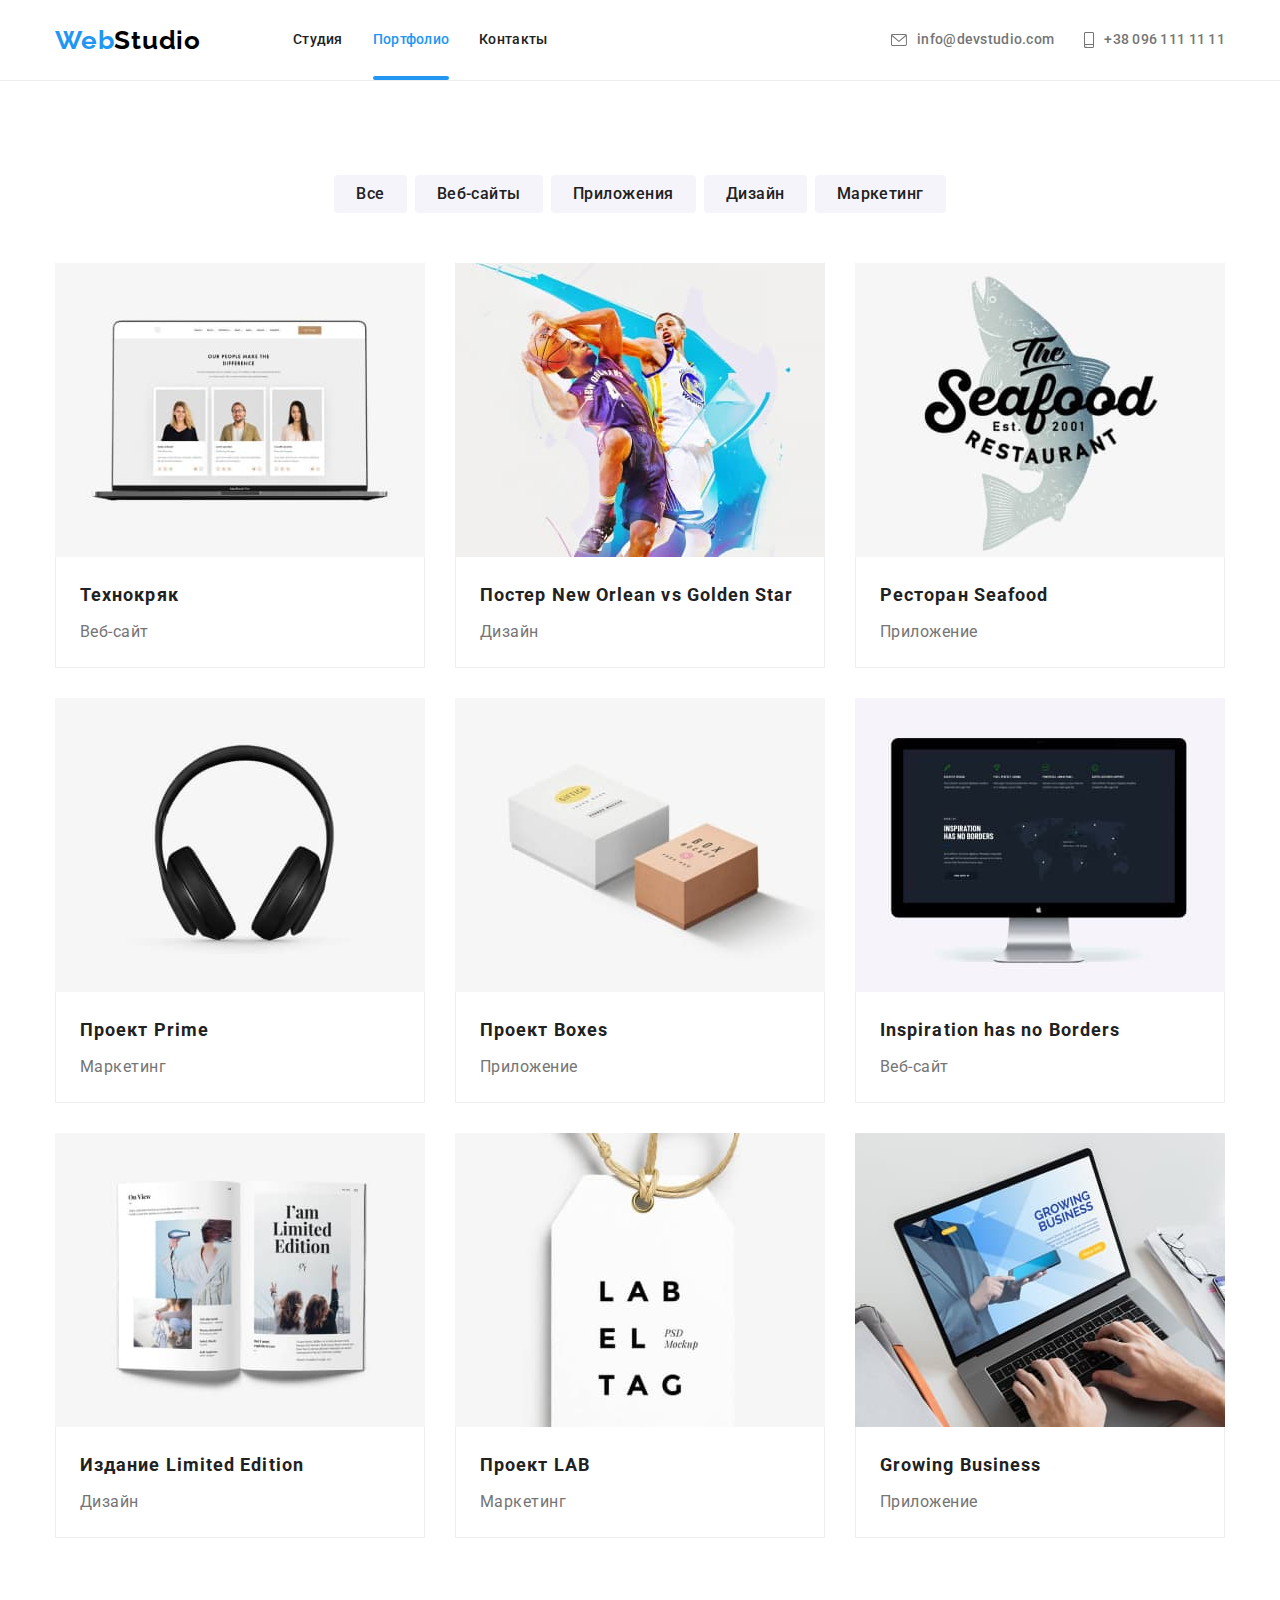
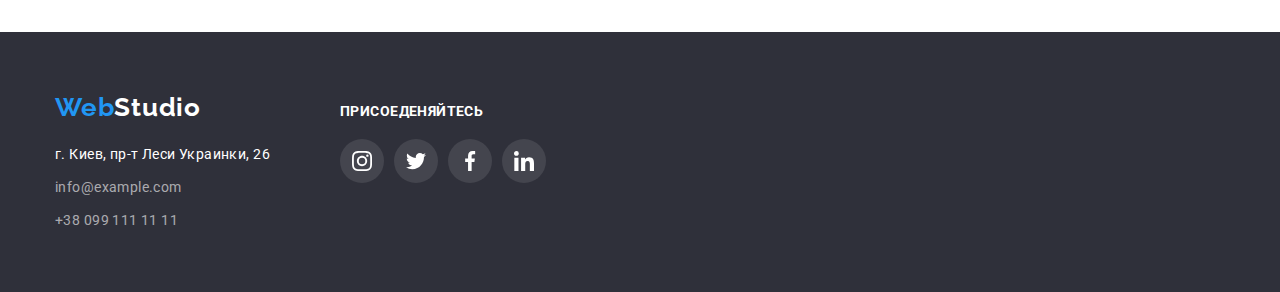
==== portfolio.html @ 2a03e415 "clone rep" ====
<!DOCTYPE html>
<html lang="ru">
  <head>
    <meta charset="utf-8" />
    <meta name="description" content="ЭФЕКТИВНЫЕ РЕШЕНИЯ ДЛЯ ВАШЕГО БИЗНЕСА" />
    <meta name="viewport" content="width=device-width, initial-scale=1.0" />
    <title>Главная</title>
    <link rel="preconnect" href="https://fonts.googleapis.com" />
    <link rel="preconnect" href="https://fonts.gstatic.com" crossorigin />
    <link
      href="https://fonts.googleapis.com/css2?family=Raleway:wght@700&family=Roboto:wght@400;500;700;900&display=swap"
      rel="stylesheet"
    />
    <link rel="stylesheet" href="https://cdnjs.cloudflare.com/ajax/libs/modern-normalize/1.1.0/modern-normalize.min.css">

    <link rel="stylesheet" href="./css/style.css" />
  </head>
  <body>
    <!--Верхняя линия-->
    <header class="header header-portfolio">
      <div class="container header-container">
        <a href="" class="logo"> Web<span class="logo-studio">Studio</span></a>
        <nav class="navigation">
          <ul class="navigation-list">
            <li class="nav-left">
              <a class="navigation-link" href="index.html">Студия</a>
            </li>
            <li class="nav-left">
              <a class="navigation-link active-page" href="portfolio.html">
                Портфолио</a>
            </li>
            <li class="nav-left">
              <a class="navigation-link" href=""> Контакты</a>
            </li>
          </ul>
        </nav>
        <!--Контакты-->
        <ul class="contacts-list">
          <li class="nav-left">
            <a class="mail" href="mailto:info@devstudio.com">
              <svg class="icon-mail" width="16" height="12">
                <use href="./images/symbol-defs.svg#icon-envelope"></use>
              </svg>
              info@devstudio.com
            </a>
          </li>
          <li class="nav-left">
            <a class="tel" href="tel:+380961111111">
              <svg class="icon-smart" width="10" height="16">
                <use href="./images/symbol-defs.svg#icon-smartphone"></use>
              </svg>
              +38 096 111 11 11
            </a>
          </li>
        </ul>
      </div>
    </header>

    <!--Main menu-->
    <main>
      <section class="section">
        <div class="container">
          <h1 class="visuallyhidden">Услуги компании</h1>
          <ul class="filter-list">
            <li class="btn-left">
              <button class="btn-filter" type="button">Все</button>
            </li>
            <li class="btn-left">
              <button class="btn-filter" type="button">Веб-сайты</button>
            </li>
            <li class="btn-left">
              <button class="btn-filter" type="button">Приложения</button>
            </li>
            <li class="btn-left">
              <button class="btn-filter" type="button">Дизайн</button>
            </li>
            <li class="btn-left">
              <button class="btn-filter" type="button">Маркетинг</button>
            </li>
          </ul>
          <ul class="services-list">
            <li class="services-item">
              <a href=""  class="services-link">
                  <div class="image-portfolio">
                    <img  src="images/img1.jpg" alt="People resume on notebook" width="370"/>
                    <div class="overlay">
                      <p class="text-overlay">Технокряк это современная площадка распространения коронавируса. Компании используют эту платформу для цифрового
                        шпионажа и атак на защищённые сервера конкурентов.</p>
                    </div>
                  </div>
                  
                <div class="services-info">
                  <h2 class="head-portfolio">Технокряк</h2>
                  <p class="product">Веб-сайт</p>
                </div>
              </a>
            </li>
            <li class="services-item">
              <a href="" class="services-link">
                <div class="image-portfolio">
                  <img src="images/img2.jpg" alt="Basketball players" width="370" />
                  <div class="overlay">
                    <p class="text-overlay">Технокряк это современная площадка распространения коронавируса. Компании используют эту
                      платформу для цифрового
                      шпионажа и атак на защищённые сервера конкурентов.</p>
                  </div>
                </div>

                  <div class="services-info">
                   <h2 class="head-portfolio" lang="en-ru">
                      Постер New Orlean vs Golden Star
                   </h2>
                   <p class="product">Дизайн</p>
                  </div>  
              </a>
            </li>
            <li class="services-item">
              <a href=""  class="services-link">
                <div class="image-portfolio">
                  <img src="images/img3.jpg" alt="Seafood restaurant logo" width="370"/>
                  <div class="overlay">
                    <p class="text-overlay">Технокряк это современная площадка распространения коронавируса. Компании используют эту
                      платформу для цифрового
                      шпионажа и атак на защищённые сервера конкурентов.</p>
                  </div>
                </div>
                <div class="services-info">
                   <h2 class="head-portfolio" lang="en-ru">Ресторан Seafood</h2>
                   <p class="product">Приложение</p>
                 </div>
              </a>
            </li>
            <li class="services-item">
              <a href="" class="services-link">
                <div class="image-portfolio">
                  <img src="images/img4.jpg" alt="Headphones" width="370" />
                  <div class="overlay">
                    <p class="text-overlay">Технокряк это современная площадка распространения коронавируса. Компании используют эту
                      платформу для цифрового
                      шпионажа и атак на защищённые сервера конкурентов.</p>
                  </div>
                </div>
                  <div class="services-info">
                    <h2 class="head-portfolio" lang="en-ru">Проект Prime</h2>
                    <p class="product">Маркетинг</p>
                  </div>
              </a>
            </li>
            <li class="services-item">
              <a href=""  class="services-link">
                <div class="image-portfolio">
                  <img src="images/img5.jpg" alt="Boxes" width="370" />
                  <div class="overlay">
                    <p class="text-overlay">Технокряк это современная площадка распространения коронавируса. Компании используют эту
                      платформу для цифрового
                      шпионажа и атак на защищённые сервера конкурентов.</p>
                  </div>
                </div>
                  <div class="services-info">
                    <h2 class="head-portfolio" lang="en-ru">Проект Boxes</h2>
                    <p class="product">Приложение</p>
                  </div>
              </a>
            </li>
            <li class="services-item">
              <a href=""  class="services-link">
                <div class="image-portfolio">
                  <img src="images/img6.jpg" alt="Computer monitor" width="370" />
                  <div class="overlay">
                    <p class="text-overlay">Технокряк это современная площадка распространения коронавируса. Компании используют эту
                      платформу для цифрового
                      шпионажа и атак на защищённые сервера конкурентов.</p>
                  </div>
                </div>
                  <div class="services-info">
                    <h2 class="head-portfolio" lang="en">
                      Inspiration has no Borders
                    </h2>
                    <p class="product">Веб-сайт</p>
                  </div>
              </a>
            </li>
            <li class="services-item">
              <a href=""  class="services-link">
                <div class="image-portfolio">
                  <img src="images/img7.jpg" alt="Magazine" width="370" />
                  <div class="overlay">
                    <p class="text-overlay">Технокряк это современная площадка распространения коронавируса. Компании используют эту
                      платформу для цифрового
                      шпионажа и атак на защищённые сервера конкурентов.</p>
                  </div>
                </div>
                  <div class="services-info">
                    <h2 class="head-portfolio" lang="en-ru">
                      Издание Limited Edition
                    </h2>
                    <p class="product">Дизайн</p>
                  </div>
              </a>
            </li>
            <li class="services-item">
              <a href=""  class="services-link">
                <div class="image-portfolio">
                  <img src="images/img8.jpg" alt="Tag" width="370" />
                  <div class="overlay">
                    <p class="text-overlay">Технокряк это современная площадка распространения коронавируса. Компании используют эту
                      платформу для цифрового
                      шпионажа и атак на защищённые сервера конкурентов.</p>
                  </div>
                </div>
                <div class="services-info">
                   <h2 class="head-portfolio" lang="en-ru">Проект LAB</h2>
                   <p class="product">Маркетинг</p>
                 </div>
              </a>
            </li>
            <li class="services-item">
              <a href="" class="services-link">
                <div class="image-portfolio">
                  <img src="images/img9.jpg" alt="Notebook" width="370" />
                  <div class="overlay">
                    <p class="text-overlay">Технокряк это современная площадка распространения коронавируса. Компании используют эту
                      платформу для цифрового
                      шпионажа и атак на защищённые сервера конкурентов.</p>
                  </div>
                </div>
                  <div class="services-info">
                    <h2 class="head-portfolio" lang="en">Growing Business</h2>
                    <p class="product">Приложение</p>
                  </div>
              </a>
            </li>
          </ul>
        </div>
      </section>
    </main>

    <!--Подвал-->

      <footer class="foot">
        <div class="container">
          <div class="container-foot">
            <div>
              <a href="" class="logo-foot">Web<span class="logo-studio-foot">Studio</span></a>
              <address class="foot-adress">
                <ul class="address-list">
                  <li class="address-item">
                    <a class="foot-address-item"
                      href="https://www.google.com/maps/place/%D0%B1%D1%83%D0%BB.+%D0%9B%D0%B5%D1%81%D0%B8+%D0%A3%D0%BA%D1%80%D0%B0%D0%B8%D0%BD%D0%BA%D0%B8,+26,+%D0%9A%D0%B8%D0%B5%D0%B2,+02000/@50.4265807,30.5361971,17z/data=!3m1!4b1!4m5!3m4!1s0x40d4cf0e033ecbe9:0x57a4dffefec77da0!8m2!3d50.4265807!4d30.5383858">г.
                      Киев, пр-т Леси Украинки, 26</a>
                  </li>
                  <li class="mail-item">
                    <a class="foot-contacts" href="mailto:info@example.com">info@example.com</a>
                  </li>
                  <li class="tel-item">
                    <a class="foot-contacts" href="tel:+380991111111">+38 099 111 11 11</a>
                  </li>
                </ul>
              </address>
            </div>
            <div class="social">
              <h3 class="head-social">Присоеденяйтесь</h3>
              <ul class="social-list">
                <li class="social-item">
                  <a href="https://www.instagram.com/" class="button-social button-social-active">
                    <svg class="social-icon">
                      <use href="./images/symbol-defs.svg#icon-instagram"></use>
                    </svg>
                  </a>
                </li>
                <li class="social-item">
                  <a href="https://twitter.com/" class="button-social button-social-active">
                    <svg class="social-icon">
                      <use href="./images/symbol-defs.svg#icon-twitter"></use>
                    </svg>
                  </a>
                </li>
                <li class="social-item">
                  <a href="https://www.facebook.com/" class="button-social button-social-active">
                    <svg class="social-icon">
                      <use href="./images/symbol-defs.svg#icon-facebook"></use>
                    </svg>
                  </a>
                </li>
                <li class="social-item">
                  <a href=https://www.linkedin.com/" class="button-social button-social-active">
                    <svg class="social-icon">
                      <use href="./images/symbol-defs.svg#icon-linkedin"></use>
                    </svg>
                  </a>
                </li>
              </ul>
            </div>
          </div>
        </div>
      </footer>
      </body>
</html>
---- css/style.css ----
:root {
  --color-background-body: #ffffff;
  --color-text-hover-focus: #2196f3;
  --color-btn-hover-focus: #757575;
  --color-logo: #2196f3;
  --color-logo-studio: #000000;
  --color-logo-studio-foot: #ffffff;
  --color-background-main: #c4c4c4;
  --text-color-par: #757575;
  --color-backround-footer: #2f303a;
  --color-background-team: #f5f4fa;
  --color-backgroung-btn: #2196f3;
  --color-background-header: #ffffff;
  --color-link-active: #757575;
  --color-team-position: #757575;
  --text-color-link: #212121;
  --text-color-contacts: #757575;
  --text-color-main: #ffffff;
  --text-color-button: #ffffff;
  --text-color-foot-address: #ffffff;
  --text-color-foot-contacts: rgba(255, 255, 255, 0.6);
  --text-filter: #212121;
  --bakground-btn-filter: #f5f4fa;
  --text-portfolio-product: #757575;
  --backgroun-color-services: #ffffff;
  --color-background-icon: #f5f4fa;
}
html {
  box-sizing: border-box;
}

h1,
h2,
h3,
p {
  margin: 0;
}
ul {
  margin: 0;
  padding: 0;
  list-style-type: none;
}
img {
  display: block;
  max-width: 100%;
  height: auto;
}

body {
  font-family: roboto, sans-serif;
  background-color: var(--color-background-body);
}
.container {
  width: 1200px;
  margin: 0 auto;
  padding: 0 15px;
}
.header-container {
  display: flex;
  align-items: center;
}
.header {
  background-color: var(--color-background-header);
}

/* WebStudio */
.logo {
  text-decoration: none;
  margin: 0;
  padding: 0;
  width: 145px;
  font-family: Raleway;
  font-weight: 700;
  font-size: 26px;
  line-height: 1.19;
  letter-spacing: 0.03em;
  color: var(--color-logo);
}
.logo-studio {
  color: var(--color-logo-studio);
}

/* Navigation*/
.navigation {
  margin: 0 0 0 93px;
  padding-top: 0;
}
.navigation-list {
  display: flex;
}
.contacts-list {
  margin-left: auto;
  display: flex;
}
.navigation-link {
  text-decoration: none;
  font-weight: 500;
  font-size: 14px;
  line-height: 1.14;
  letter-spacing: 0.02em;
  color: var(--text-color-link);
  display: block;
  transition: color 250ms cubic-bezier(0.4, 0, 0.2, 1);
}
.nav-left {
  position: relative;
  padding: 32px 0;
}
.nav-left + .nav-left {
  margin-left: 30px;
}

.active-page {
  position: relative;
  color: var(--color-text-hover-focus);
}

.active-page::after {
  content: "";
  position: absolute;
  border-bottom: 4px solid var(--color-backgroung-btn);
  border-radius: 2px;
  width: 100%;
  bottom: -32px;
  left: 0;
}

.navigation-link:hover,
.navigation-link:focus {
  color: var(--color-text-hover-focus);
}
.navigation-link:active {
  color: var(--color-link-active);
}
.mail {
  display: flex;
  align-items: center;
  text-decoration: none;
  font-weight: 500;
  font-size: 14px;
  line-height: 1.14;
  letter-spacing: 0.02em;
  color: var(--text-color-contacts);
  transition: color 250ms cubic-bezier(0.4, 0, 0.2, 1);
}

.mail:focus,
.mail:hover,
.icon-mail:hover,
.icon-mail:focus {
  color: var(--color-text-hover-focus);
  fill: currentColor;
}

.icon-mail {
  width: 16px;
  height: 12px;
  margin-right: 10px;
  fill: currentColor;
}

.tel {
  display: flex;
  align-items: center;
  text-decoration: none;
  font-weight: 500;
  font-size: 14px;
  line-height: 1.14;
  letter-spacing: 0.02em;
  color: var(--text-color-contacts);
  transition: color 250ms cubic-bezier(0.4, 0, 0.2, 1);
}
.tel:focus,
.tel:hover,
.icon-smart:hover,
.icon-smart:focus {
  color: var(--color-text-hover-focus);
  fill: currentColor;
}
.icon-smart {
  width: 10px;
  height: 16px;
  margin-right: 10px;
  fill: currentColor;
}

/*Main Head*/
.main-section {
  background-color: var(--color-background-main);
  text-align: center;
  padding: 200px 0;
  margin: 0 auto;
  max-width: 1600px;
  background-image: linear-gradient(
      rgba(47, 48, 58, 0.4),
      rgba(47, 48, 58, 0.4)
    ),
    url(../images/bg.jpg);
  background-position: center;
  background-repeat: no-repeat;
  background-size: cover;
}

.main-head {
  font-weight: 900;
  font-size: 44px;
  line-height: 1.36;
  letter-spacing: 0.06em;
  color: var(--text-color-main);
  background-color: inherit;

  text-transform: uppercase;
}

.btn {
  align-items: center;
  text-align: center;
  letter-spacing: 0.06em;
  font-family: Roboto, sans-serif;
  font-weight: 700;
  font-size: 16px;
  line-height: 1.87;
  cursor: pointer;
  margin-top: 30px;
  padding: 10px 32px;
  box-shadow: 0px 4px 4px rgba(0, 0, 0, 0.15);
  border-radius: 4px;
  border: none;
  color: var(--text-color-button);
  background-color: var(--color-backgroung-btn);
}
.btn:active {
  color: var(--color-link-active);
}

.backdrop {
  position: absolute;
  top: 0;
  left: 0;
  width: 100%;
  height: 100%;
  background-color: rgba(0, 0, 0, 0.2);
  visibility: visible;
  display: flex;
  align-items: center;
  justify-content: center;

  transition: opacity 250ms cubic-bezier(0.4, 0, 0.2, 1);
}
.is-hidden {
  visibility: hidden;
  opacity: 0;
  pointer-events: none;
}

.modal {
  position: fixed;
  transition-duration: 250ms;
  opacity: 1;
  width: 528px;
  height: 581px;
  background-color: var(--backgroun-color-services);
  box-shadow: 0px 1px 3px rgba(0, 0, 0, 0.12), 0px 1px 1px rgba(0, 0, 0, 0.14),
    0px 2px 1px rgba(0, 0, 0, 0.2);
  border-radius: 4px;
  z-index: 999;
}
.close {
  display: flex;
  justify-content: center;
  align-items: center;
  position: absolute;
  border-radius: 50%;
  padding: 0;
  margin: 0;
  cursor: pointer;
  top: 8px;
  right: 8px;
  border: 1px solid rgba(0, 0, 0, 0.1);
  width: 30px;
  height: 30px;
  background-color: inherit;
}

.close-icon {
  display: block;
  width: 100%;
}
/*ADVANTAGE*/

.visuallyhidden {
  position: absolute;
  width: 1px;
  height: 1px;
  margin: -1px;
  border: 0;
  padding: 0;
  clip: rect(0 0 0 0);
  overflow: hidden;
}
.section {
  padding: 94px 0;
}
.advantage-list {
  display: flex;
}

.advantage-item {
  width: 270px;
}
.advantage-item + .advantage-item {
  margin-left: 30px;
}

.advantage-head {
  margin-top: 30px;
  font-weight: 700;
  font-size: 14px;
  line-height: calc(16 / 14);
  letter-spacing: 0.03em;
  text-transform: uppercase;
}
.par {
  margin-top: 10px;
  margin-bottom: 0;
  font-size: 14px;
  line-height: 1.71;
  letter-spacing: 0.03em;
  color: var(--text-color-par);
}
.advantage-icon {
  display: flex;
  justify-content: center;
  align-items: center;
  border-radius: 4px;
  height: 120px;
  background-color: var(--color-background-icon);
}

/*ACTIVITY*/
.spec {
  padding-top: 0;
}

.spec-head {
  font-weight: 700;
  font-size: 36px;
  line-height: 1.17;
  text-align: center;
  letter-spacing: 0.03em;
}

.spec-list {
  margin-top: 50px;
  display: flex;
}
.spec-item {
  position: relative;
}
.info {
  display: flex;
  justify-content: center;
  align-items: center;
  position: absolute;
  bottom: 0;
  height: 70px;
  width: 100%;
  font-weight: 700;
  font-size: 14px;
  line-height: calc(14 / 16);
  text-align: center;
  letter-spacing: 0.03em;
  text-transform: uppercase;
  color: #ffffff;
  background-color: rgba(47, 48, 58, 0.8);
}
.spec-item + .spec-item {
  margin-left: 30px;
}

/*OUR TEAM*/
.team {
  background-color: var(--color-background-team);
}
.team-list {
  margin-top: 50px;
  display: flex;
}
.team-name {
  font-weight: 500;
  font-size: 16px;
  line-height: 1.19;
  text-align: center;
  letter-spacing: 0.03em;
}
.team-position {
  font-size: 16px;
  line-height: 1.19;
  text-align: center;
  margin-top: 10px;
  margin-bottom: 0;
  letter-spacing: 0.03em;
  color: var(--color-team-position);
}
.team-info {
  padding: 30px 0;
}
.item-list {
  width: 270px;
  border-radius: 0px 0px 4px 4px;
  box-shadow: 0px 1px 3px rgba(0, 0, 0, 0.12), 0px 1px 1px rgba(0, 0, 0, 0.14),
    0px 2px 1px rgba(0, 0, 0, 0.2);
  background-color: var(--text-color-main);
}
.item-list + .item-list {
  margin-left: 30px;
}
.icon-container {
  margin: 0;
  padding: 0;
  width: 206px;
}
.icon-list {
  display: flex;
  justify-content: center;
  align-items: center;
  margin-top: 16px;
}

.button-icon {
  display: flex;
  justify-content: center;
  align-items: center;
  cursor: pointer;
  width: 100%;
  height: 100%;
  border-radius: 50%;
  background-color: var(--text-color-main);
  transition-property: background-color;
  transition-duration: 250ms;
  transition-timing-function: cubic-bezier(0.4, 0, 0.2, 1);
}

.svg-icon {
  width: 20px;
  height: 20px;
  fill: #afb1b8;
  transition-property: fill;
  transition-duration: 250ms;
  transition-timing-function: cubic-bezier(0.4, 0, 0.2, 1);
}

.button-icon:focus,
.button-icon:hover {
  background-color: var(--color-text-hover-focus);
}

.button-icon:focus .svg-icon {
  fill: var(--text-color-button);
}
.button-icon:hover .svg-icon {
  fill: var(--text-color-button);
}
.icon-item {
  width: 44px;
  height: 44px;
}

.icon-item + .icon-item {
  margin-left: 10px;
}

/* Клиенты*/
.client-list {
  display: flex;
  margin-top: 50px;
}

.client-item {
  width: 170px;
  height: 92px;
}
.client-link {
  display: flex;
  justify-content: center;
  align-items: center;
  color: #afb1b8;
  width: 100%;
  height: 100%;
  border: solid 1px #afb1b8;
  border-radius: 4px;

  transition-property: color, border-color;
  transition-duration: 250ms;
  transition-timing-function: cubic-bezier(0.4, 0, 0.2, 1);
}

.svg-client {
  fill: currentColor;
}
.client-link:focus,
.client-link:hover {
  color: var(--color-text-hover-focus);
  border-color: var(--color-text-hover-focus);
}
.client-item + .client-item {
  margin-left: 30px;
}

/*FOOTER*/

.foot {
  background-color: var(--color-backround-footer);
  margin-top: 0;
  padding: 60px 0;
}
.address-list {
  list-style-type: none;
  margin: 0;
  padding: 0;
}
/* WebStudio footer*/
.logo-foot {
  text-decoration: none;
  font-family: Raleway, sans-serif;
  font-weight: 700;
  font-size: 26px;
  line-height: 1.19;
  letter-spacing: 0.03em;
  color: var(--color-logo);
}
.logo-studio-foot {
  color: var(--color-logo-studio-foot);
}
.foot-adress {
  font-family: Roboto, sans-serif;
  font-style: normal;
  font-size: 14px;
  line-height: 1.71;
  letter-spacing: 0.03em;
  margin-top: 20px;

  transition: color 250ms cubic-bezier(0.4, 0, 0.2, 1);
}
.foot-address-item {
  text-decoration: none;
  color: var(--text-color-foot-address);

  transition: color 250ms cubic-bezier(0.4, 0, 0.2, 1);
}
.foot-address-item:focus,
.foot-address-item:hover {
  color: var(--color-text-hover-focus);
}

.foot-address:hover,
.foot-address:focus {
  color: var(--color-text-hover-focus);
}

.foot-contacts {
  text-decoration: none;
  color: var(--text-color-foot-contacts);

  transition: color 250ms cubic-bezier(0.4, 0, 0.2, 1);
}
.foot-contacts:hover,
.foot-contacts:focus {
  color: var(--color-text-hover-focus);
}

.mail-item {
  margin-top: 9px;
}
.tel-item {
  margin-top: 9px;
}

.head-social {
  font-weight: 700;
  font-size: 14px;
  line-height: 16px;
  letter-spacing: 0.03em;
  text-transform: uppercase;
  color: #ffffff;
}

.icon-container {
  margin: 0;
  padding: 0;
  width: 206px;
}
.social {
  width: 206px;
  margin-left: 70px;
}
.button-social {
  display: flex;
  justify-content: center;
  align-items: center;
  cursor: pointer;
  width: 44px;
  height: 44px;
  border-radius: 50%;
  background-color: rgba(255, 255, 255, 0.1);

  transition: background-color 250ms cubic-bezier(0.4, 0, 0.2, 1);
}

.social-list {
  display: flex;
  justify-content: center;
  padding: 0;
  margin-top: 20px;
}

.button-social:focus,
.button-social:hover {
  background-color: var(--color-text-hover-focus);
}

.social-item + .social-item {
  margin-left: 10px;
}
.social-icon {
  width: 20px;
  height: 20px;
  fill: var(--text-color-foot-address);
}
.container-foot {
  display: flex;
  align-items: baseline;
}
/*Page portfolio*/

.header-portfolio {
  border-bottom: 1px solid #ececec;
}
.btn-filter {
  border: none;
  padding: 6px 22px;
  font-family: Roboto, sans-serif;
  font-weight: 500;
  font-size: 16px;
  line-height: calc(26 / 16);
  letter-spacing: 0.03em;
  color: var(--text-filter);
  cursor: pointer;
  background-color: var(--bakground-btn-filter);
  border-radius: 4px;

  transition: color 250ms cubic-bezier(0.4, 0, 0.2, 1),
    background-color 250ms cubic-bezier(0.4, 0, 0.2, 1),
    box-shadow 250ms cubic-bezier(0.4, 0, 0.2, 1);
}

.btn-left + .btn-left {
  margin-left: 8px;
}

.btn-filter:focus,
.btn-filter:hover {
  box-shadow: 0px 3px 1px rgba(0, 0, 0, 0.1), 0px 1px 2px rgba(0, 0, 0, 0.08),
    0px 2px 2px rgba(0, 0, 0, 0.12);
  color: var(--text-color-button);
  background-color: var(--color-backgroung-btn);
}

.filter-list {
  margin-bottom: 50px;
  display: flex;
  justify-content: center;
}
.services-list {
  display: flex;
  flex-wrap: wrap;
}

.services-item {
  margin-left: 30px;
  width: 370px;
  background-color: var(--backgroun-color-services);

  transition: box-shadow 250ms cubic-bezier(0.4, 0, 0.2, 1);
}
.services-link {
  display: block;
  text-decoration: none;
  width: 100%;
  height: 100%;
  cursor: pointer;

  transition: box-shadow 250ms cubic-bezier(0.4, 0, 0.2, 1);
}

.services-item:hover,
.services-item:focus {
  box-shadow: 0px 1px 1px rgba(0, 0, 0, 0.12), 0px 4px 4px rgba(0, 0, 0, 0.06),
    1px 4px 6px rgba(0, 0, 0, 0.16);
}

.services-link:hover .overlay {
  transform: translateY(-300px);
}
.services-link:focus .overlay {
  transform: translateY(-300px);
}
.services-link:focus {
  box-shadow: 0px 1px 1px rgba(0, 0, 0, 0.12), 0px 4px 4px rgba(0, 0, 0, 0.06),
    1px 4px 6px rgba(0, 0, 0, 0.16);
}

.services-item:nth-child(3n + 1) {
  margin-left: 0;
}
.services-item:nth-child(n + 4) {
  margin-top: 30px;
}

.title {
  width: 322px;
  margin: auto;
}
.head-portfolio {
  font-weight: 700;
  font-size: 18px;
  line-height: 2;
  letter-spacing: 0.06em;
  color: var(--text-color-link);
}
.product {
  margin-top: 4px;
  font-size: 16px;
  line-height: 1.87;
  letter-spacing: 0.03em;
  color: var(--text-portfolio-product);
}
.services-info {
  padding: 20px 24px;
  border-left: 1px solid #eeeeee;
  border-right: 1px solid #eeeeee;
  border-bottom: 1px solid #eeeeee;
}

.image-portfolio {
  position: relative;
  overflow: hidden;
}
.overlay {
  position: absolute;
  top: 300px;
  left: 0;
  width: 100%;
  height: 100%;
  background-color: rgba(33, 150, 243, 0.9);

  transition-property: transform;
  transition-duration: 250ms;
  transition-timing-function: cubic-bezier(0.4, 0, 0.2, 1);
}

.text-overlay {
  font-size: 18px;
  line-height: 1.56;
  letter-spacing: 0.03em;
  padding: 63px 24px;
  color: #ffffff;
}
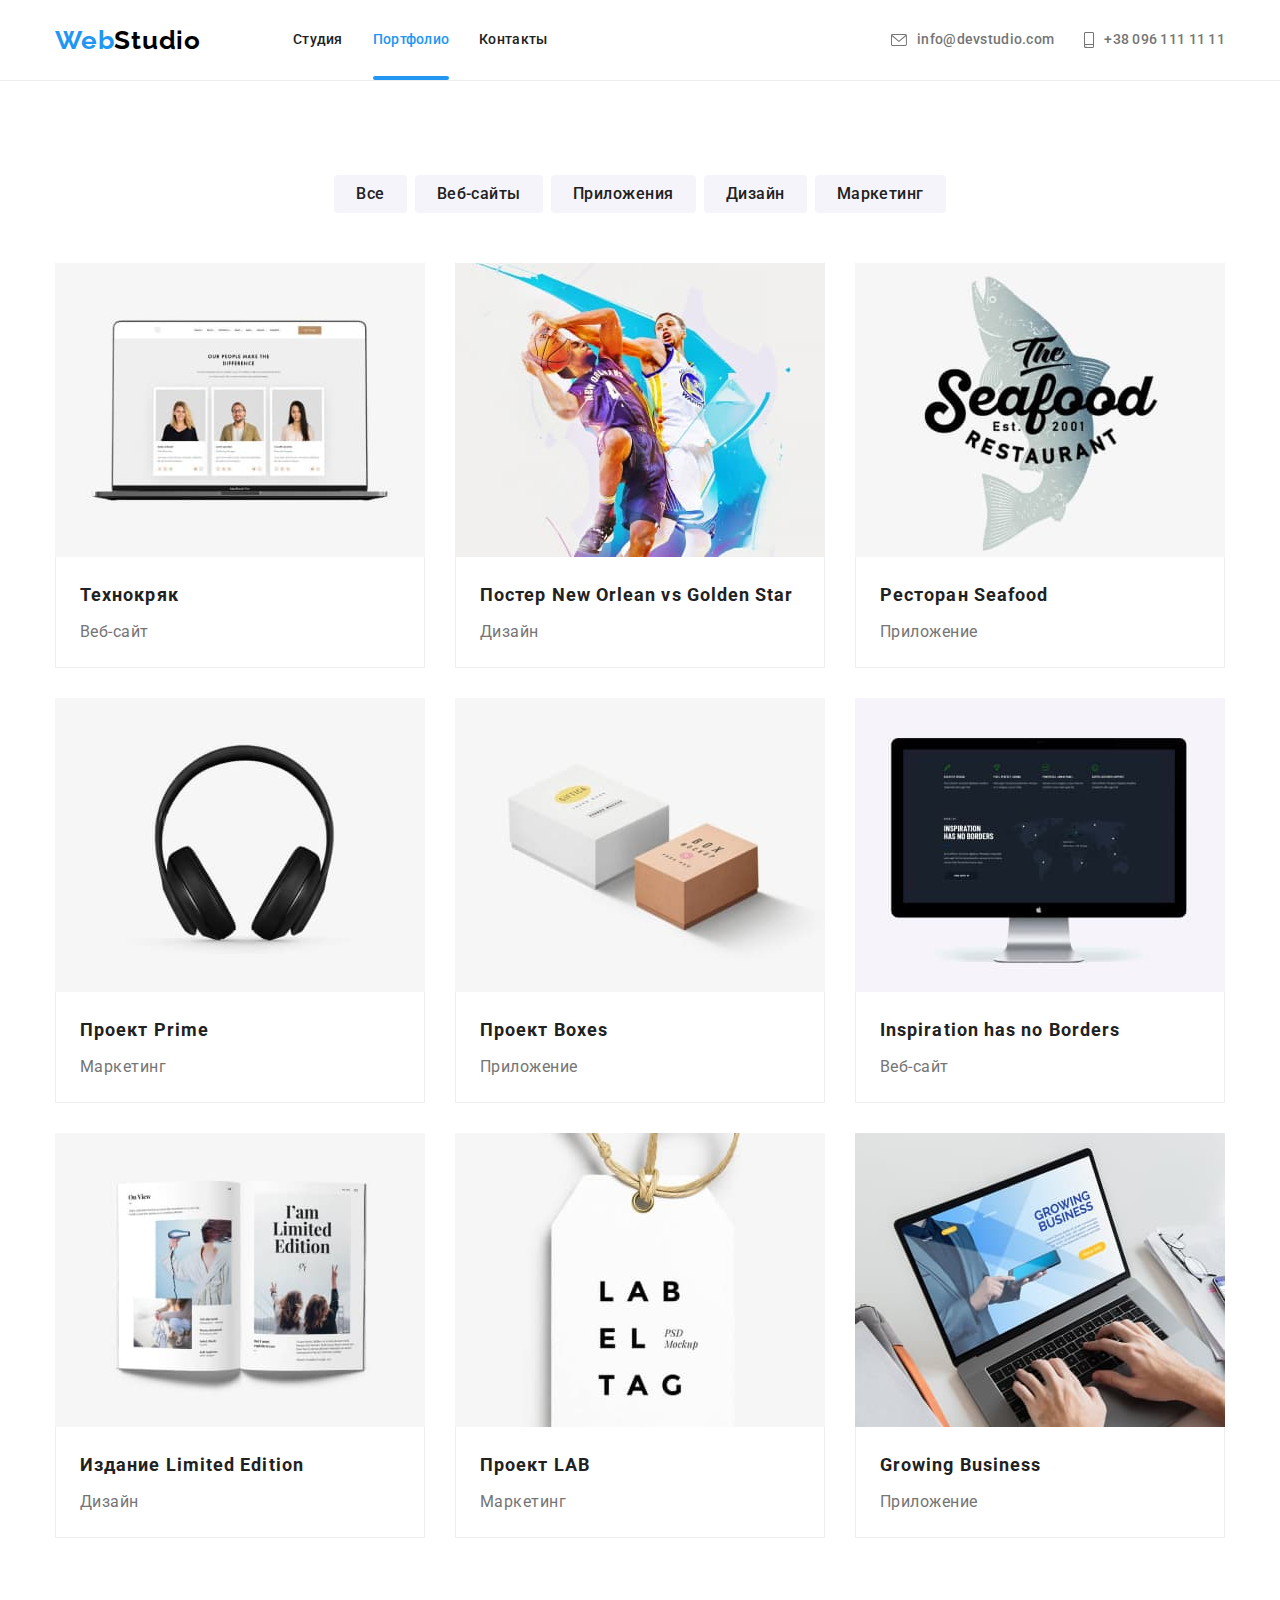
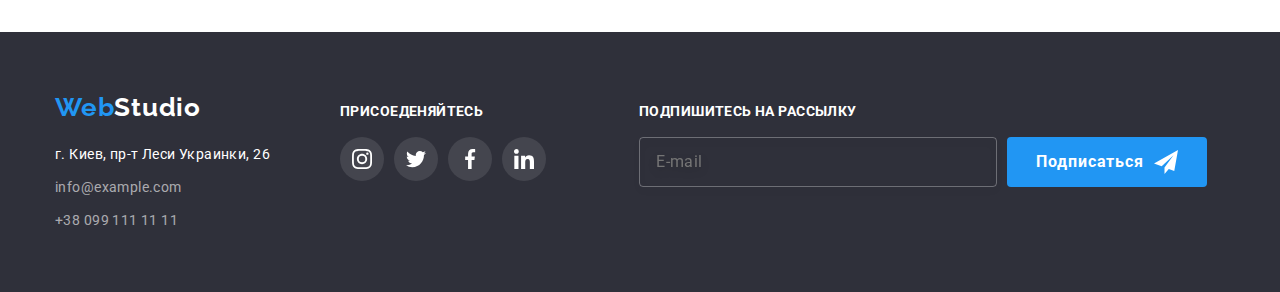
==== commit 814a8e3d: "10.02" ====
--- a/portfolio.html
+++ b/portfolio.html
@@ -291,6 +291,30 @@
                 </li>
               </ul>
             </div>
+            <form class="modal-form">
+            <label class="mailing-head" name="user-email" id="user-email">
+              Подпишитесь на рассылку
+            </label>
+            <div class="form-container">
+              <input
+                class="mailing-text"
+                type="email"
+                name="user-email"
+                placeholder="E-mail"
+              />
+
+              <button type="submit" class="mailing">
+                Подписаться
+                <svg class="icon-send">
+                  <use
+                    href="./images/symbol-defs.svg#icon-send"
+                    width="24"
+                    height="24"
+                  ></use>
+                </svg>
+              </button>
+            </div>
+          </form>
           </div>
         </div>
       </footer>
--- a/css/style.css
+++ b/css/style.css
@@ -213,8 +213,6 @@
 }
 
 .btn {
-  align-items: center;
-  text-align: center;
   letter-spacing: 0.06em;
   font-family: Roboto, sans-serif;
   font-weight: 700;
@@ -280,12 +278,172 @@
   width: 30px;
   height: 30px;
   background-color: inherit;
+  transition: fill 250ms cubic-bezier(0.4, 0, 0.2, 1);
+}
+.close:focus,
+.close:hover {
+  fill: var(--color-backgroung-btn);
+}
+
+.registration-form {
+  display: flex;
+  flex-direction: column;
+  align-items: flex-start;
+
+  width: 100%;
+  height: 100%;
+  padding: 40px;
+  margin-left: auto;
+  margin-right: auto;
+}
+
+.position-label {
+  display: block;
+  text-align: left;
+  margin-bottom: 4px;
+  font-size: 12px;
+  line-height: calc(14 / 12);
+  letter-spacing: 0.01em;
+  color: #757575;
+}
+.modal-container {
+  position: relative;
+  margin-bottom: 10px;
+}
+
+.agreement {
+  display: flex;
+  align-items: center;
+  position: relative;
+  margin: 0 auto;
+}
+.agreement-label {
+  font-size: 14px;
+  line-height: calc(24 / 14);
+  letter-spacing: 0.03em;
+  color: #757575;
+}
+
+.agreement-checkbox {
+  position: absolute;
+  z-index: -1;
+  opacity: 0;
+}
+.agreement-checkbox + label {
+  display: inline-flex;
+  align-items: center;
+  cursor: pointer;
+}
+
+.agreement-checkbox + label::before {
+  content: "";
+  display: inline-block;
+  width: 16px;
+  height: 15px;
+  border: 2px solid #212121;
+  border-radius: 2px;
+  margin-right: 8px;
+  z-index: 1;
+  background-color: #ffffff;
+
+  transition: opacity 250ms cubic-bezier(0.4, 0, 0.2, 1);
+}
+.check {
+  position: absolute;
+  width: 16px;
+  height: 15px;
+  cursor: pointer;
+}
+
+.agreement-checkbox:checked ~ label::before {
+  opacity: 0;
+}
+
+.modal-input {
+  position: relative;
+  text-indent: 42px;
+  left: 0;
+  width: 100%;
+  height: 40px;
+  font-size: 12px;
+  line-height: calc(14 / 12);
+  cursor: pointer;
+  letter-spacing: 0.01em;
+  border: 1px solid rgba(33, 33, 33, 0.2);
+  border-radius: 4px;
+  transition: border-color 250ms cubic-bezier(0.4, 0, 0.2, 1);
+}
+
+.modal-input:focus {
+  border-color: var(--color-backgroung-btn);
+  border: 1px solid var(--color-text-hover-focus);
+  outline: var(--color-text-hover-focus);
+}
+
+.modal-input:focus + .icon-input {
+  fill: var(--color-text-hover-focus);
+}
+
+.icon-input {
+  position: absolute;
+  left: 14px;
+  top: 29px;
+  transition: fill 250ms cubic-bezier(0.4, 0, 0.2, 1);
+}
+
+.area-coment {
+  width: 100%;
+  height: 120px;
+  padding: 12px 16px;
+  margin-bottom: 20px;
+  border: 1px solid rgba(33, 33, 33, 0.2);
+  border-radius: 4px;
+  cursor: pointer;
+}
+.area-coment:focus {
+  border: 1px solid var(--color-text-hover-focus);
+  outline: var(--color-text-hover-focus);
 }
 
 .close-icon {
   display: block;
   width: 100%;
 }
+
+.modal-head {
+  padding: 0;
+  margin-bottom: 12px;
+  font-weight: 700;
+  font-size: 20px;
+  line-height: calc(23 / 20);
+  text-align: center;
+  letter-spacing: 0.03em;
+  color: var(--text-color-link);
+}
+.icon-person {
+  position: relative;
+}
+
+.btn-submit {
+  margin: 30px auto 0;
+  width: 200px;
+  height: 50px;
+  background-color: var(--color-backgroung-btn);
+  color: var(--text-color-button);
+  border-radius: 4px;
+  border: none;
+  cursor: pointer;
+}
+
+.terms {
+  display: inline-block;
+  color: var(--color-text-hover-focus);
+  letter-spacing: 0.03em;
+  font-size: 14px;
+  line-height: calc(24 / 14);
+  margin-left: 2px;
+}
+
 /*ADVANTAGE*/
 
 .visuallyhidden {
@@ -579,7 +737,7 @@
 .head-social {
   font-weight: 700;
   font-size: 14px;
-  line-height: 16px;
+  line-height: calc(14 / 16);
   letter-spacing: 0.03em;
   text-transform: uppercase;
   color: #ffffff;
@@ -766,3 +924,78 @@
   padding: 63px 24px;
   color: #ffffff;
 }
+
+.mailing-head {
+  font-weight: 700;
+  padding: 0;
+  font-size: 14px;
+  line-height: calc(14 / 16);
+  letter-spacing: 0.03em;
+  text-transform: uppercase;
+  color: #ffffff;
+}
+
+.mailing-text {
+  font-size: 16px;
+  line-height: calc(20 / 16);
+  width: 358px;
+  height: 50px;
+  display: flex;
+  align-items: center;
+  letter-spacing: 0.03em;
+  padding: 15px 295px 15px 16px;
+  margin-top: 20px;
+
+  color: rgba(255, 255, 255, 0.6);
+  background-color: inherit;
+  border: 1px solid rgba(255, 255, 255, 0.3);
+  box-sizing: border-box;
+  filter: drop-shadow(0px 4px 4px rgba(0, 0, 0, 0.15));
+  border-radius: 4px;
+}
+
+.modal-form {
+  margin-left: 93px;
+  display: flex;
+  flex-direction: column;
+}
+.form-container {
+  display: flex;
+  align-items: baseline;
+}
+
+.mailing {
+  display: flex;
+  justify-content: center;
+  align-items: center;
+  margin-left: 10px;
+  font-weight: 700;
+  font-size: 16px;
+  line-height: calc(30 / 16);
+  letter-spacing: 0.06em;
+  cursor: pointer;
+  width: 200px;
+  height: 50px;
+  border: none;
+  border-radius: 4px;
+  color: var(--text-color-button);
+  background-color: var(--color-backgroung-btn);
+  transition: box-shadow 250ms cubic-bezier(0.4, 0, 0.2, 1);
+}
+
+.mailing:hover,
+.mailing:focus {
+  box-shadow: 0px 4px 4px rgba(0, 0, 0, 0.15);
+}
+
+.icon-send {
+  display: flex;
+  justify-content: center;
+  align-items: center;
+
+  width: 24px;
+  height: 24px;
+
+  margin: 0 0 0 10px;
+  fill: var(--color-logo-studio-foot);
+}
